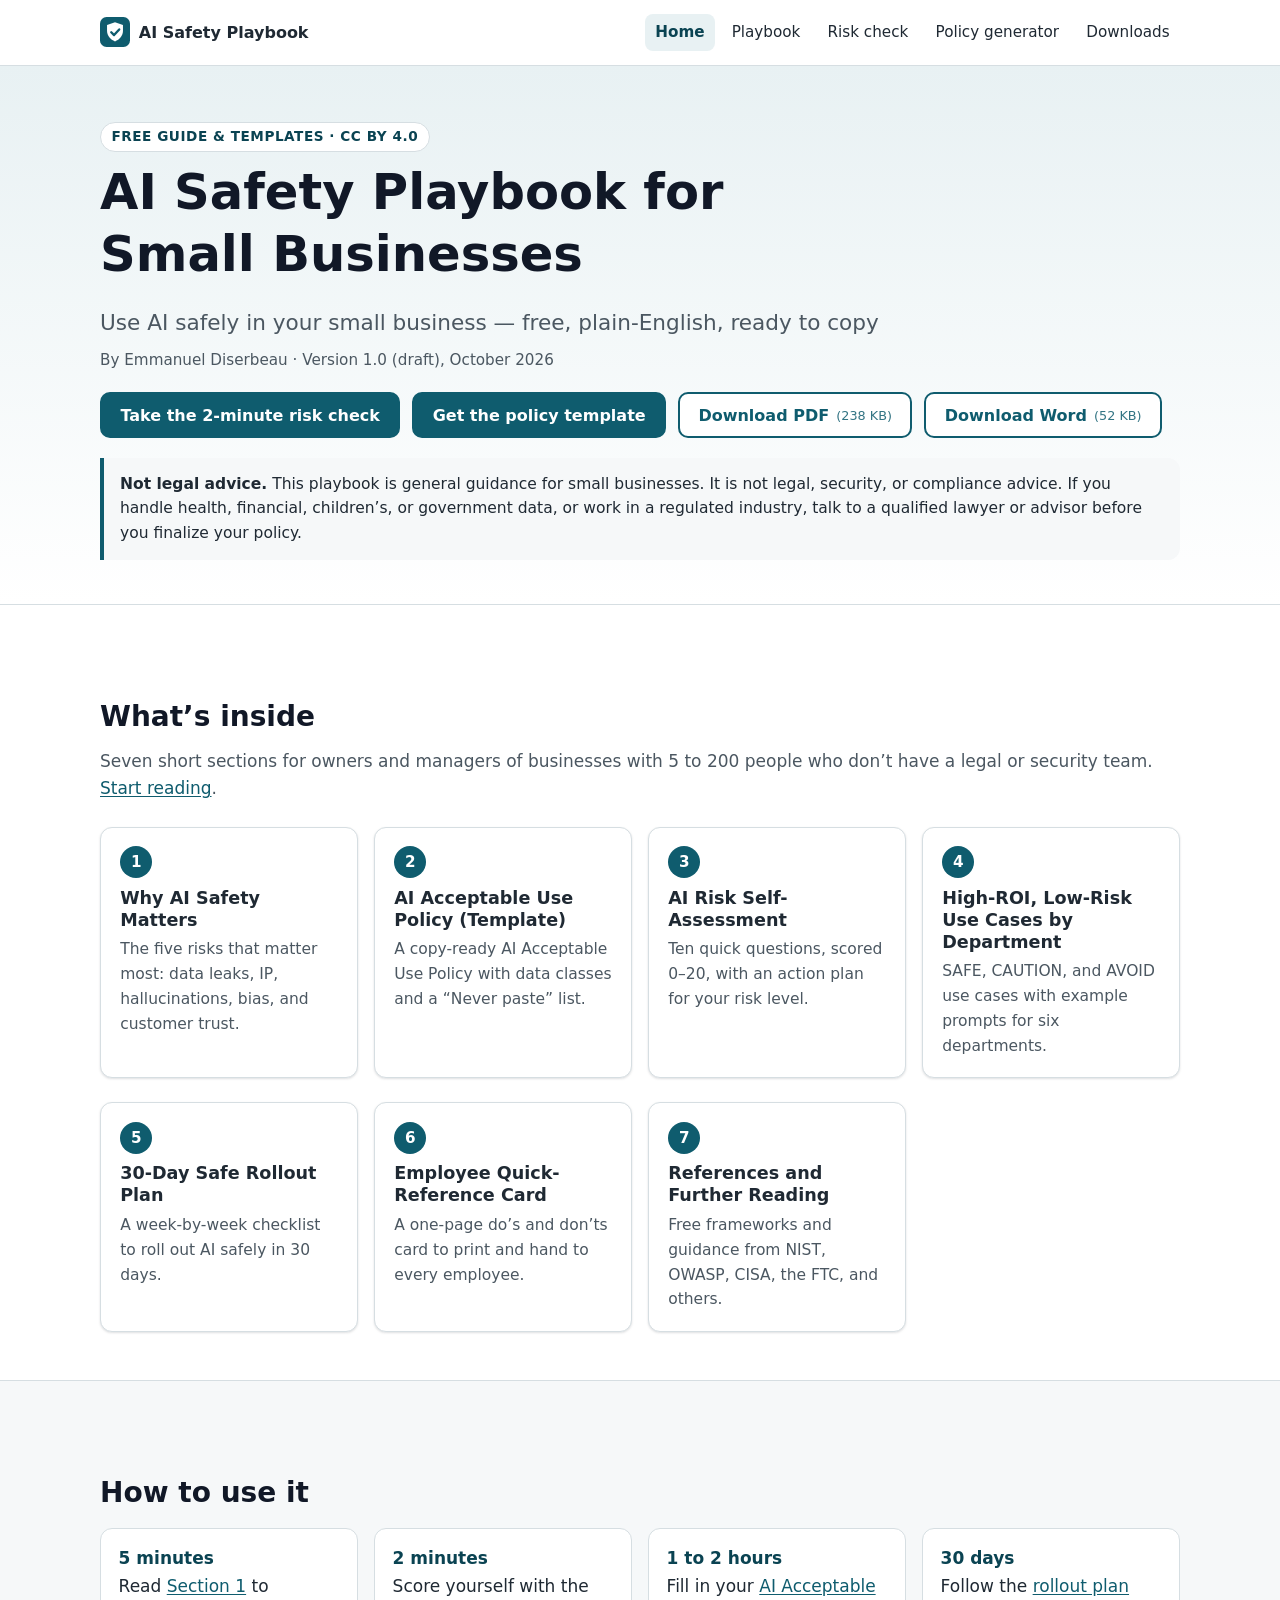
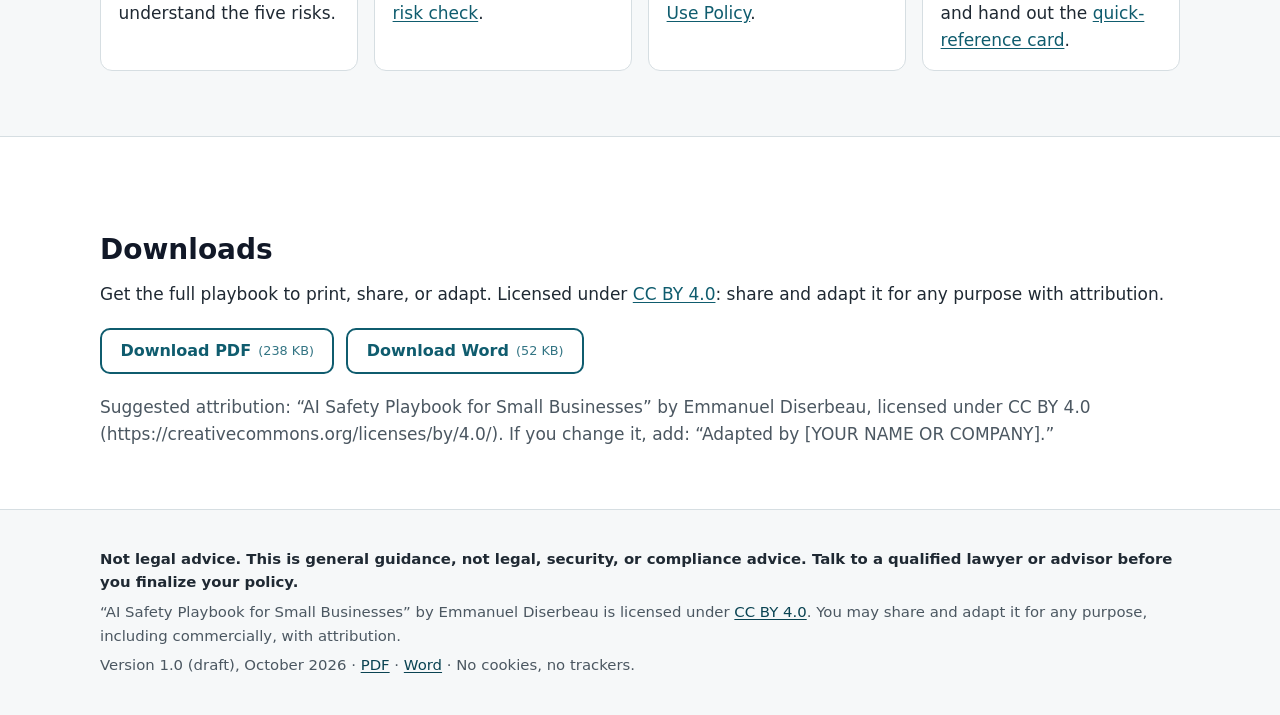
==== index.html @ 3ae5100f "Add the AI Safety Playbook static site. Publish the finished HTML site at the repository root, with " ====
<!doctype html>
<html lang="en">
<head>
<meta charset="utf-8">
<meta name="viewport" content="width=device-width, initial-scale=1">
<title>AI Safety Playbook for Small Businesses</title>
<meta name="description" content="Use AI safely in your small business — free, plain-English, ready to copy. A guide, risk check, and AI policy template by Emmanuel Diserbeau.">
<meta name="author" content="Emmanuel Diserbeau">
<meta name="theme-color" content="#0F5C6E">
<meta name="referrer" content="no-referrer">
<meta http-equiv="Content-Security-Policy" content="default-src 'self'; img-src 'self' data:; style-src 'self'; script-src 'self'; connect-src 'none'; form-action 'none'; base-uri 'self'">
<link rel="icon" href="assets/favicon.svg" type="image/svg+xml">
<link rel="stylesheet" href="css/style.css">
<meta property="og:type" content="website">
<meta property="og:site_name" content="AI Safety Playbook for Small Businesses">
<meta property="og:title" content="AI Safety Playbook for Small Businesses">
<meta property="og:description" content="Use AI safely in your small business — free, plain-English, ready to copy. A guide, risk check, and AI policy template by Emmanuel Diserbeau.">
<meta property="og:image" content="https://venividivicila.github.io/ai-safety-playbook/assets/og-image.png">
<meta property="og:image:width" content="1200">
<meta property="og:image:height" content="630">
<meta property="og:image:alt" content="AI Safety Playbook for Small Businesses, by Emmanuel Diserbeau">
<meta name="twitter:card" content="summary_large_image">
<link rel="canonical" href="https://venividivicila.github.io/ai-safety-playbook/index.html">
<meta property="og:url" content="https://venividivicila.github.io/ai-safety-playbook/index.html">
</head>
<body class="">
<a class="skip-link" href="#main">Skip to main content</a>
<header class="site-header">
<div class="container">
<a class="brand" href="index.html"><img src="assets/favicon.svg" alt="" width="30" height="30"><span>AI Safety Playbook</span></a>
<nav class="site-nav" aria-label="Main">
<ul>
<li><a href="index.html" aria-current="page">Home</a></li>
<li><a href="playbook.html">Playbook</a></li>
<li><a href="assessment.html">Risk check</a></li>
<li><a href="policy.html">Policy generator</a></li>
<li><a href="index.html#downloads">Downloads</a></li>
</ul>
</nav>
</div>
</header>
<main id="main" tabindex="-1">

<section class="hero">
<div class="container">
<span class="eyebrow">Free guide &amp; templates · CC BY 4.0</span>
<h1>AI Safety Playbook for Small Businesses</h1>
<p class="lead">Use AI safely in your small business — free, plain-English, ready to copy</p>
<p class="byline">By Emmanuel Diserbeau · Version 1.0 (draft), October 2026</p>
<div class="btn-row">
<a class="btn" href="assessment.html">Take the 2-minute risk check</a>
<a class="btn" href="policy.html">Get the policy template</a>
<a class="btn secondary" href="downloads/AI_Safety_Playbook.pdf" download>Download PDF <small>(238 KB)</small></a>
<a class="btn secondary" href="downloads/AI_Safety_Playbook.docx" download>Download Word <small>(52 KB)</small></a>
</div>
<div class="notice"><p><strong>Not legal advice.</strong> This playbook is general guidance for small businesses. It is not legal, security, or compliance advice. If you handle health, financial, children’s, or government data, or work in a regulated industry, talk to a qualified lawyer or advisor before you finalize your policy.</p></div>
</div>
</section>
<section class="section-block" aria-labelledby="inside-h">
<div class="container">
<h2 id="inside-h">What’s inside</h2>
<p class="muted">Seven short sections for owners and managers of businesses with 5 to 200 people who don’t have a legal or security team. <a href="playbook.html">Start reading</a>.</p>
<ol class="cards">
<li class="card"><span class="num" aria-hidden="true">1</span><h3><a href="why-ai-safety-matters.html">Why AI Safety Matters</a></h3><p>The five risks that matter most: data leaks, IP, hallucinations, bias, and customer trust.</p></li>
<li class="card"><span class="num" aria-hidden="true">2</span><h3><a href="acceptable-use-policy-template.html">AI Acceptable Use Policy (Template)</a></h3><p>A copy-ready AI Acceptable Use Policy with data classes and a “Never paste” list.</p></li>
<li class="card"><span class="num" aria-hidden="true">3</span><h3><a href="risk-self-assessment.html">AI Risk Self-Assessment</a></h3><p>Ten quick questions, scored 0–20, with an action plan for your risk level.</p></li>
<li class="card"><span class="num" aria-hidden="true">4</span><h3><a href="use-cases-by-department.html">High-ROI, Low-Risk Use Cases by Department</a></h3><p>SAFE, CAUTION, and AVOID use cases with example prompts for six departments.</p></li>
<li class="card"><span class="num" aria-hidden="true">5</span><h3><a href="30-day-rollout-plan.html">30-Day Safe Rollout Plan</a></h3><p>A week-by-week checklist to roll out AI safely in 30 days.</p></li>
<li class="card"><span class="num" aria-hidden="true">6</span><h3><a href="employee-quick-reference.html">Employee Quick-Reference Card</a></h3><p>A one-page do’s and don’ts card to print and hand to every employee.</p></li>
<li class="card"><span class="num" aria-hidden="true">7</span><h3><a href="references.html">References and Further Reading</a></h3><p>Free frameworks and guidance from NIST, OWASP, CISA, the FTC, and others.</p></li>
</ol>
</div>
</section>
<section class="section-block alt" aria-labelledby="how-h">
<div class="container">
<h2 id="how-h">How to use it</h2>
<ul class="features">
<li><strong>5 minutes</strong>Read <a href="why-ai-safety-matters.html">Section 1</a> to understand the five risks.</li>
<li><strong>2 minutes</strong>Score yourself with the <a href="assessment.html">risk check</a>.</li>
<li><strong>1 to 2 hours</strong>Fill in your <a href="policy.html">AI Acceptable Use Policy</a>.</li>
<li><strong>30 days</strong>Follow the <a href="30-day-rollout-plan.html">rollout plan</a> and hand out the <a href="employee-quick-reference.html">quick-reference card</a>.</li>
</ul>
</div>
</section>
<section class="section-block" id="downloads" aria-labelledby="dl-h">
<div class="container">
<h2 id="dl-h">Downloads</h2>
<p>Get the full playbook to print, share, or adapt. Licensed under <a href="https://creativecommons.org/licenses/by/4.0/" rel="license noopener">CC BY 4.0</a>: share and adapt it for any purpose with attribution.</p>
<div class="btn-row">
<a class="btn secondary" href="downloads/AI_Safety_Playbook.pdf" download>Download PDF <small>(238 KB)</small></a>
<a class="btn secondary" href="downloads/AI_Safety_Playbook.docx" download>Download Word <small>(52 KB)</small></a>
</div>
<p class="muted">Suggested attribution: “AI Safety Playbook for Small Businesses” by Emmanuel Diserbeau, licensed under CC BY 4.0 (https://creativecommons.org/licenses/by/4.0/). If you change it, add: “Adapted by [YOUR NAME OR COMPANY].”</p>
</div>
</section>

</main>
<footer class="site-footer">
<div class="container">
<p class="legal">Not legal advice. This is general guidance, not legal, security, or compliance advice. Talk to a qualified lawyer or advisor before you finalize your policy.</p>
<p>“AI Safety Playbook for Small Businesses” by Emmanuel Diserbeau is licensed under <a href="https://creativecommons.org/licenses/by/4.0/" rel="license noopener">CC BY 4.0</a>. You may share and adapt it for any purpose, including commercially, with attribution.</p>
<p>Version 1.0 (draft), October 2026 · <a href="downloads/AI_Safety_Playbook.pdf">PDF</a> · <a href="downloads/AI_Safety_Playbook.docx">Word</a> · No cookies, no trackers.</p>
</div>
</footer>

</body>
</html>
---- css/style.css ----
/* AI Safety Playbook for Small Businesses — site styles. No external fonts or CDNs. */
:root {
  --accent: #0F5C6E;        /* 7.6:1 on white */
  --accent-dark: #0A4352;
  --accent-soft: #E8F1F3;
  --text: #1F2933;
  --muted: #4B5761;         /* 7.3:1 on white */
  --border: #D6DEE2;
  --bg: #FFFFFF;
  --bg-alt: #F6F8F9;
  --safe-bg: #D7F0DD; --safe-fg: #1E6B34;
  --caution-bg: #FFF1CC; --caution-fg: #7A4F00;
  --avoid-bg: #FADBD8; --avoid-fg: #9B1C1C;
  --radius: 12px;
  --shadow: 0 1px 2px rgba(16,24,40,.06), 0 1px 3px rgba(16,24,40,.08);
  --maxw: 1120px;
  --font: system-ui, -apple-system, "Segoe UI", Roboto, "Helvetica Neue", Arial, sans-serif;
}
*, *::before, *::after { box-sizing: border-box; }
html { -webkit-text-size-adjust: 100%; scroll-padding-top: 5rem; }
body { margin: 0; font-family: var(--font); font-size: 1.0625rem; line-height: 1.6; color: var(--text); background: var(--bg); }
img, svg { max-width: 100%; height: auto; }
a { color: var(--accent); text-underline-offset: 2px; }
a:hover { color: var(--accent-dark); }
:focus-visible { outline: 3px solid #E0A400; outline-offset: 2px; border-radius: 4px; }
h1, h2, h3, h4 { line-height: 1.25; color: #111827; }
h1 { font-size: clamp(1.8rem, 4vw, 2.6rem); margin: .2em 0 .4em; }
h2 { font-size: clamp(1.35rem, 2.6vw, 1.75rem); margin: 1.8em 0 .5em; }
h3 { font-size: 1.2rem; margin: 1.6em 0 .4em; }
p, ul, ol { margin: 0 0 1em; }
li { margin: .25em 0; }
code { background: var(--bg-alt); padding: .1em .3em; border-radius: 4px; }

.skip-link { position: absolute; left: -9999px; top: 0; background: var(--accent); color: #fff; padding: .6rem 1rem; z-index: 100; }
.skip-link:focus { left: .5rem; top: .5rem; color: #fff; }
.container { max-width: var(--maxw); margin: 0 auto; padding: 0 1.25rem; }
.visually-hidden { position: absolute !important; width: 1px; height: 1px; overflow: hidden; clip: rect(0 0 0 0); white-space: nowrap; }

/* Header */
.site-header { position: sticky; top: 0; z-index: 50; background: rgba(255,255,255,.96); border-bottom: 1px solid var(--border); backdrop-filter: blur(6px); }
.site-header .container { display: flex; align-items: center; justify-content: space-between; gap: .75rem 1.5rem; flex-wrap: wrap; padding-top: .6rem; padding-bottom: .6rem; }
.brand { display: flex; align-items: center; gap: .55rem; font-weight: 700; color: var(--text); text-decoration: none; font-size: 1rem; }
.brand img { width: 30px; height: 30px; }
.site-nav ul { list-style: none; margin: 0; padding: 0; display: flex; flex-wrap: wrap; gap: .25rem .4rem; }
.site-nav a { display: inline-block; padding: .4rem .65rem; border-radius: 8px; text-decoration: none; color: var(--text); font-size: .95rem; font-weight: 500; }
.site-nav a:hover { background: var(--accent-soft); color: var(--accent-dark); }
.site-nav a[aria-current="page"] { background: var(--accent-soft); color: var(--accent-dark); font-weight: 700; }

/* Buttons */
.btn { display: inline-flex; align-items: center; justify-content: center; gap: .45rem; padding: .7rem 1.15rem; border-radius: 10px; border: 2px solid var(--accent); background: var(--accent); color: #fff; font: inherit; font-weight: 650; font-size: 1rem; text-decoration: none; cursor: pointer; line-height: 1.2; min-height: 44px; }
.btn:hover { background: var(--accent-dark); border-color: var(--accent-dark); color: #fff; }
.btn.secondary { background: #fff; color: var(--accent); }
.btn.secondary:hover { background: var(--accent-soft); color: var(--accent-dark); }
.btn small { font-weight: 500; opacity: .85; font-size: .8em; }
.btn-row { display: flex; flex-wrap: wrap; gap: .75rem; margin: 1.25rem 0; }

/* Hero */
.hero { background: linear-gradient(180deg, var(--accent-soft), #fff); border-bottom: 1px solid var(--border); padding: 3.5rem 0 2.75rem; }
.hero .eyebrow { display: inline-block; font-size: .85rem; font-weight: 700; letter-spacing: .04em; text-transform: uppercase; color: var(--accent-dark); background: #fff; border: 1px solid var(--border); padding: .2rem .65rem; border-radius: 999px; }
.hero h1 { font-size: clamp(2rem, 5vw, 3.1rem); max-width: 20ch; }
.hero .lead { font-size: clamp(1.1rem, 2.2vw, 1.35rem); color: var(--muted); max-width: 60ch; margin-bottom: .5rem; }
.hero .byline { color: var(--muted); font-size: .95rem; }
.notice { border-left: 4px solid var(--accent); background: var(--bg-alt); padding: .85rem 1rem; border-radius: 0 var(--radius) var(--radius) 0; font-size: .97rem; }
.notice p:last-child { margin-bottom: 0; }

/* Cards */
.section-block { padding: 2.75rem 0; }
.section-block.alt { background: var(--bg-alt); border-top: 1px solid var(--border); border-bottom: 1px solid var(--border); }
.cards { list-style: none; padding: 0; margin: 1.25rem 0 0; display: grid; grid-template-columns: repeat(auto-fill, minmax(250px, 1fr)); gap: 1rem; }
.card { background: #fff; border: 1px solid var(--border); border-radius: var(--radius); padding: 1.15rem 1.2rem; box-shadow: var(--shadow); position: relative; display: flex; flex-direction: column; }
.card:hover { border-color: var(--accent); }
.card .num { display: inline-grid; place-items: center; width: 2rem; height: 2rem; border-radius: 50%; background: var(--accent); color: #fff; font-weight: 700; font-size: .95rem; margin-bottom: .6rem; }
.card h3 { margin: 0 0 .35rem; font-size: 1.1rem; }
.card h3 a { color: var(--text); text-decoration: none; }
.card h3 a::after { content: ""; position: absolute; inset: 0; border-radius: var(--radius); }
.card h3 a:focus-visible { outline: none; }
.card:focus-within { outline: 3px solid #E0A400; outline-offset: 2px; }
.card p { margin: 0; color: var(--muted); font-size: .97rem; }
.features { display: grid; grid-template-columns: repeat(auto-fit, minmax(220px, 1fr)); gap: 1rem; list-style: none; padding: 0; }
.features li { background: #fff; border: 1px solid var(--border); border-radius: var(--radius); padding: 1rem 1.1rem; }
.features strong { display: block; color: var(--accent-dark); }

/* Playbook layout */
.doc-layout { display: grid; grid-template-columns: 260px minmax(0, 1fr); gap: 2.5rem; padding-top: 2rem; padding-bottom: 3rem; }
.doc-sidebar { position: sticky; top: 4.75rem; align-self: start; max-height: calc(100vh - 6rem); overflow: auto; font-size: .95rem; }
.doc-sidebar details > summary { font-weight: 700; cursor: pointer; padding: .4rem 0; list-style: none; }
.doc-sidebar details > summary::-webkit-details-marker { display: none; }
.doc-sidebar ol, .doc-sidebar ul { list-style: none; padding: 0; margin: .25rem 0 1rem; }
.doc-sidebar a { display: block; padding: .3rem .6rem; border-radius: 8px; text-decoration: none; color: var(--text); }
.doc-sidebar a:hover { background: var(--accent-soft); }
.doc-sidebar a[aria-current="page"] { background: var(--accent); color: #fff; font-weight: 650; }
.doc-sidebar .toc-sub a { color: var(--muted); font-size: .9rem; padding-left: 1rem; }
.doc-sidebar h2 { font-size: .8rem; text-transform: uppercase; letter-spacing: .05em; color: var(--muted); margin: 1rem 0 .25rem; }
.doc-content { max-width: 78ch; }
.doc-content h1 { margin-top: 0; }
.doc-content blockquote { margin: 1.25rem 0; border-left: 4px solid var(--accent); background: var(--accent-soft); padding: .9rem 1.1rem; border-radius: 0 var(--radius) var(--radius) 0; }
.doc-content blockquote p:last-child { margin-bottom: 0; }
.kicker { color: var(--muted); font-weight: 600; font-size: .95rem; margin-bottom: 0; }
.tool-callout { display: flex; flex-wrap: wrap; align-items: center; gap: .75rem 1rem; background: #fff; border: 2px solid var(--accent); border-radius: var(--radius); padding: .9rem 1.1rem; margin: 1rem 0 1.5rem; }
.tool-callout p { margin: 0; flex: 1 1 260px; }
.table-wrap { overflow-x: auto; margin: 1rem 0 1.5rem; border: 1px solid var(--border); border-radius: var(--radius); }
table { border-collapse: collapse; width: 100%; font-size: .95rem; }
th, td { text-align: left; vertical-align: top; padding: .6rem .75rem; border-bottom: 1px solid var(--border); }
thead th { background: var(--bg-alt); font-weight: 700; }
tbody tr:last-child td { border-bottom: 0; }
.badge { display: inline-block; font-size: .78rem; font-weight: 800; letter-spacing: .04em; padding: .15rem .55rem; border-radius: 999px; white-space: nowrap; }
.badge.safe, .badge.low { background: var(--safe-bg); color: var(--safe-fg); }
.badge.caution, .badge.medium { background: var(--caution-bg); color: var(--caution-fg); }
.badge.avoid, .badge.high { background: var(--avoid-bg); color: var(--avoid-fg); }
ul.tasks { list-style: none; padding-left: 0; }
ul.tasks li { position: relative; padding-left: 1.9rem; }
ul.tasks li::before { content: ""; position: absolute; left: 0; top: .3em; width: 1.05rem; height: 1.05rem; border: 2px solid var(--accent); border-radius: 4px; background: #fff; }
.pager { display: grid; grid-template-columns: 1fr 1fr; gap: 1rem; margin-top: 3rem; padding-top: 1.5rem; border-top: 1px solid var(--border); }
.pager a { display: block; border: 1px solid var(--border); border-radius: var(--radius); padding: .8rem 1rem; text-decoration: none; }
.pager a:hover { border-color: var(--accent); background: var(--accent-soft); }
.pager span { display: block; font-size: .85rem; color: var(--muted); }
.pager .next { text-align: right; grid-column: 2; }
.pager strong { color: var(--text); }

/* Tools: assessment + policy */
.tool-page { padding-top: 2rem; padding-bottom: 3rem; }
.privacy { display: flex; gap: .6rem; align-items: flex-start; background: var(--safe-bg); color: #123F20; border-radius: var(--radius); padding: .75rem 1rem; font-size: .95rem; margin: 1rem 0 1.5rem; }
.privacy svg { flex: none; margin-top: .15rem; }
.assess-layout { display: grid; grid-template-columns: minmax(0, 1fr) 320px; gap: 2rem; align-items: start; }
.question { border: 1px solid var(--border); border-radius: var(--radius); padding: 1rem 1.1rem; margin: 0 0 1rem; background: #fff; }
.question.answered { border-color: #9CC3CC; background: #FBFDFD; }
.question legend { font-weight: 650; padding: 0 .25rem; display: flex; gap: .6rem; }
.question legend .qn { flex: none; display: inline-grid; place-items: center; width: 1.8rem; height: 1.8rem; border-radius: 50%; background: var(--accent-soft); color: var(--accent-dark); font-size: .9rem; }
.options { display: flex; flex-wrap: wrap; gap: .5rem; margin-top: .75rem; }
.options label { position: relative; display: inline-flex; align-items: center; gap: .45rem; border: 2px solid var(--border); border-radius: 10px; padding: .5rem .85rem; cursor: pointer; min-height: 44px; font-size: .97rem; }
.options input { accent-color: var(--accent); width: 1.1rem; height: 1.1rem; margin: 0; }
.options label:has(input:checked) { border-color: var(--accent); background: var(--accent-soft); font-weight: 650; }
.options label:has(input:focus-visible) { outline: 3px solid #E0A400; outline-offset: 2px; }
.options .pts { color: var(--muted); font-size: .85rem; font-weight: 500; }
.assess-layout > aside { align-self: stretch; }
.scorebox { position: sticky; top: 5rem; border: 1px solid var(--border); border-radius: var(--radius); padding: 1.1rem 1.2rem; background: #fff; box-shadow: var(--shadow); }
.scorebox .big { font-size: 2.6rem; font-weight: 800; line-height: 1; color: var(--accent-dark); }
.scorebox .big small { font-size: 1.1rem; color: var(--muted); font-weight: 600; }
.meter { height: 10px; border-radius: 999px; background: var(--bg-alt); border: 1px solid var(--border); overflow: hidden; margin: .75rem 0 .5rem; }
.meter > span { display: block; height: 100%; width: 0; background: var(--accent); transition: width .2s; }
.bands { list-style: none; padding: 0; margin: .75rem 0 0; font-size: .9rem; }
.bands li { display: flex; justify-content: space-between; gap: .5rem; padding: .2rem 0; }
.bands li.current { font-weight: 800; }
.result { border: 2px solid var(--accent); border-radius: var(--radius); padding: 1.25rem 1.4rem; margin: 1.5rem 0; background: #fff; }
.result[data-level="LOW"] { border-color: var(--safe-fg); }
.result[data-level="MEDIUM"] { border-color: #B07A00; }
.result[data-level="HIGH"] { border-color: var(--avoid-fg); }
.result h2 { margin-top: 0; display: flex; flex-wrap: wrap; align-items: center; gap: .6rem; }
.result .badge { font-size: .95rem; padding: .25rem .8rem; }
.result ol li { margin: .4rem 0; }
.muted { color: var(--muted); }

.policy-layout { display: grid; grid-template-columns: 360px minmax(0, 1fr); gap: 2rem; align-items: start; }
.policy-form { position: sticky; top: 5rem; border: 1px solid var(--border); border-radius: var(--radius); padding: 1.1rem 1.2rem; background: var(--bg-alt); max-height: calc(100vh - 6rem); overflow: auto; }
.field { margin-bottom: .9rem; }
.field label { display: block; font-weight: 650; margin-bottom: .25rem; font-size: .97rem; }
.field .hint { display: block; color: var(--muted); font-size: .85rem; margin-bottom: .3rem; }
.field input, .field select, .field textarea { width: 100%; font: inherit; font-size: 1rem; padding: .55rem .65rem; border: 2px solid #A9B6BD; border-radius: 8px; background: #fff; color: var(--text); min-height: 44px; }
.field input:focus, .field select:focus, .field textarea:focus { border-color: var(--accent); outline: 3px solid #E0A400; outline-offset: 1px; }
.field-row { display: grid; grid-template-columns: 1fr 1fr; gap: .6rem; }
.policy-form details { margin: .5rem 0 1rem; }
.policy-form summary { cursor: pointer; font-weight: 650; color: var(--accent-dark); padding: .3rem 0; }
.policy-output { border: 1px solid var(--border); border-radius: var(--radius); padding: 1.5rem 1.75rem; background: #fff; box-shadow: var(--shadow); }
.policy-output h2:first-child { margin-top: 0; }
.policy-output h2 { font-size: 1.5rem; }
.policy-output h3 { font-size: 1.1rem; }
mark.ph { background: #FFF1CC; color: #6B4500; padding: 0 .15em; border-radius: 3px; outline: 1px dashed #B07A00; }
.filled { background: var(--accent-soft); border-radius: 3px; padding: 0 .1em; }
.toolbar { display: flex; flex-wrap: wrap; gap: .5rem; margin-bottom: 1rem; }
.toolbar .btn { padding: .55rem .9rem; font-size: .95rem; }
.status { min-height: 1.5em; font-size: .95rem; color: var(--safe-fg); font-weight: 600; }
.remaining { font-size: .92rem; }

/* Footer */
.site-footer { border-top: 1px solid var(--border); background: var(--bg-alt); padding: 2rem 0; font-size: .93rem; color: var(--muted); }
.site-footer p { margin: .35rem 0; }
.site-footer a { color: var(--accent-dark); }
.site-footer .legal { font-weight: 700; color: var(--text); }

@media (max-width: 900px) {
  .doc-layout, .assess-layout, .policy-layout { grid-template-columns: minmax(0, 1fr); gap: 1.25rem; }
  .doc-sidebar, .policy-form { position: static; max-height: none; }
  .doc-sidebar { border: 1px solid var(--border); border-radius: var(--radius); padding: .4rem .9rem; }
  .doc-sidebar details:not([open]) > *:not(summary) { display: none; }
  .assess-layout > aside { align-self: stretch; }
.scorebox { position: sticky; top: auto; bottom: 0; z-index: 20; border-radius: var(--radius) var(--radius) 0 0; padding: .7rem 1rem; display: grid; grid-template-columns: auto 1fr; align-items: center; gap: 0 1rem; }
  .scorebox .bands, .scorebox h2 { display: none; }
  .scorebox .big { font-size: 1.8rem; grid-row: span 2; }
  .scorebox .meter { margin: .3rem 0; }
  .assess-layout aside { order: 2; position: sticky; bottom: 0; }
}
@media (min-width: 901px) { .doc-sidebar details > summary { pointer-events: none; } .doc-sidebar details > summary .toggle-hint { display: none; } }
@media (max-width: 560px) {
  body { font-size: 1rem; }
  .site-header { position: static; }
  html { scroll-padding-top: 1rem; }
  .hero { padding: 2.25rem 0 2rem; }
  .btn-row .btn { flex: 1 1 100%; }
  .site-nav a { padding: .35rem .5rem; font-size: .9rem; }
  .pager { grid-template-columns: 1fr; }
  .pager .next { grid-column: 1; }
  .field-row { grid-template-columns: 1fr; }
  .policy-output { padding: 1rem; }
}

@media print {
  .site-header, .no-print, .doc-sidebar, .pager, .skip-link, .policy-form, .toolbar, .scorebox, .privacy .no-print { display: none !important; }
  body { font-size: 11pt; color: #000; }
  a { color: #000; }
  .doc-layout, .assess-layout, .policy-layout { display: block; padding: 0; }
  .policy-output { border: 0; box-shadow: none; padding: 0; }
  mark.ph, .filled { background: none; outline: 0; }
  .question { break-inside: avoid; padding: .4rem .6rem; margin-bottom: .4rem; }
  .question .options label:not(:has(input:checked)) { display: none; }
  .result { break-inside: avoid; }
  .site-footer { background: none; padding: 1rem 0 0; }
  .table-wrap { overflow: visible; border: 0; }
  th, td { border: 1px solid #999; }
  body.print-policy .tool-intro, body.print-policy .privacy { display: none; }
}
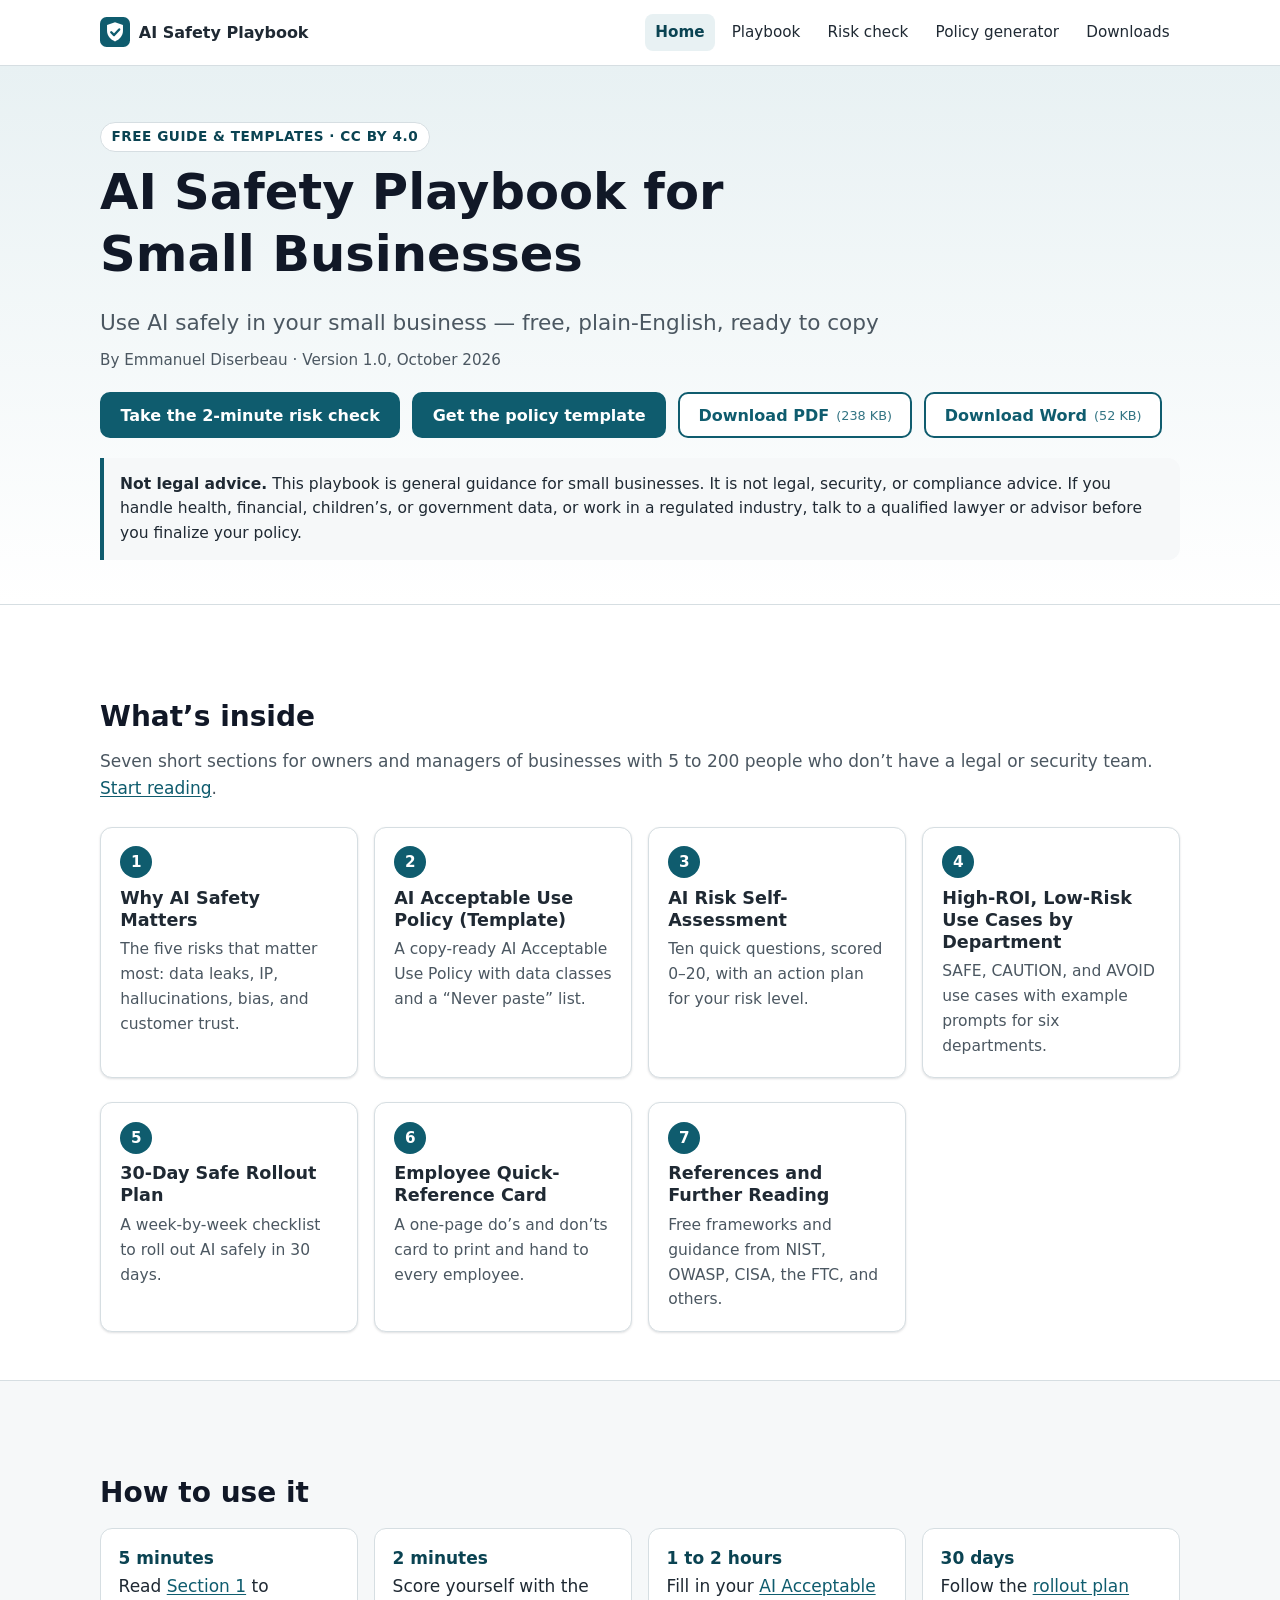
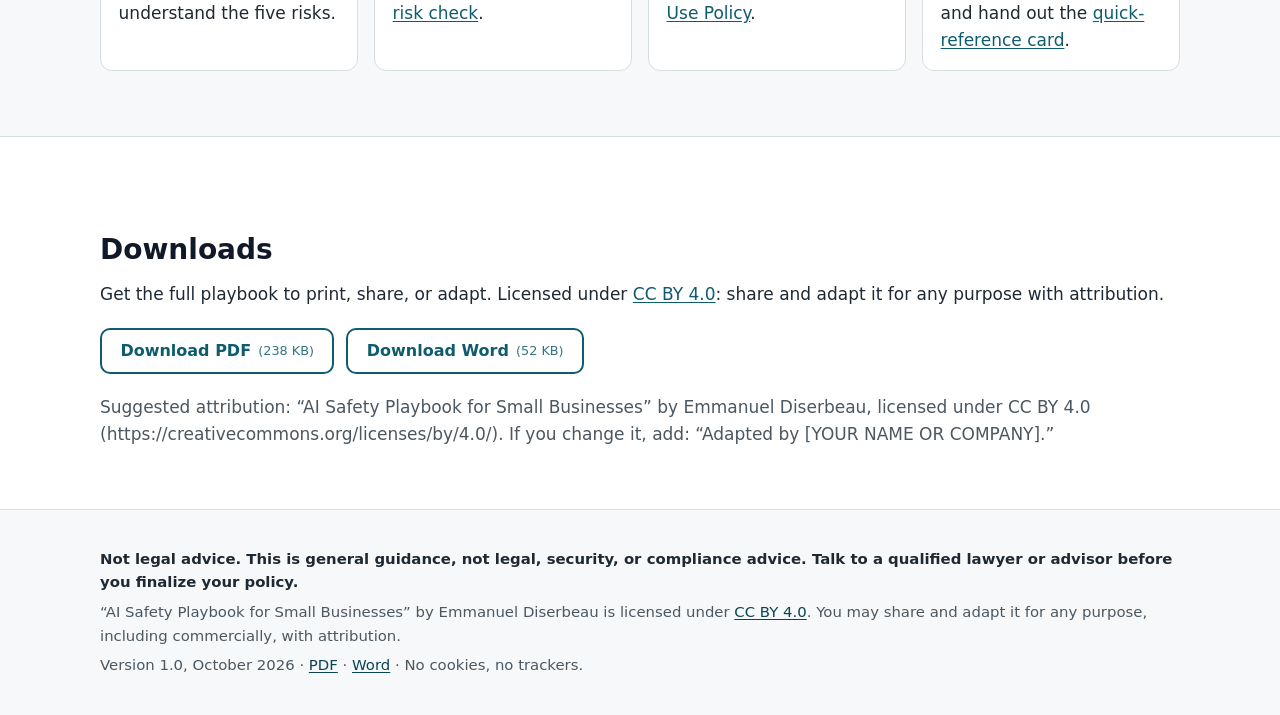
==== commit bda3d5f3: "Mark playbook as Version 1.0 Co-authored-by: Veni Vidi Vici <VeniVidiViciLA@users.noreply.github.com" ====
--- a/index.html
+++ b/index.html
@@ -46,7 +46,7 @@
 <span class="eyebrow">Free guide &amp; templates · CC BY 4.0</span>
 <h1>AI Safety Playbook for Small Businesses</h1>
 <p class="lead">Use AI safely in your small business — free, plain-English, ready to copy</p>
-<p class="byline">By Emmanuel Diserbeau · Version 1.0 (draft), October 2026</p>
+<p class="byline">By Emmanuel Diserbeau · Version 1.0, October 2026</p>
 <div class="btn-row">
 <a class="btn" href="assessment.html">Take the 2-minute risk check</a>
 <a class="btn" href="policy.html">Get the policy template</a>
@@ -99,7 +99,7 @@
 <div class="container">
 <p class="legal">Not legal advice. This is general guidance, not legal, security, or compliance advice. Talk to a qualified lawyer or advisor before you finalize your policy.</p>
 <p>“AI Safety Playbook for Small Businesses” by Emmanuel Diserbeau is licensed under <a href="https://creativecommons.org/licenses/by/4.0/" rel="license noopener">CC BY 4.0</a>. You may share and adapt it for any purpose, including commercially, with attribution.</p>
-<p>Version 1.0 (draft), October 2026 · <a href="downloads/AI_Safety_Playbook.pdf">PDF</a> · <a href="downloads/AI_Safety_Playbook.docx">Word</a> · No cookies, no trackers.</p>
+<p>Version 1.0, October 2026 · <a href="downloads/AI_Safety_Playbook.pdf">PDF</a> · <a href="downloads/AI_Safety_Playbook.docx">Word</a> · No cookies, no trackers.</p>
 </div>
 </footer>
 
